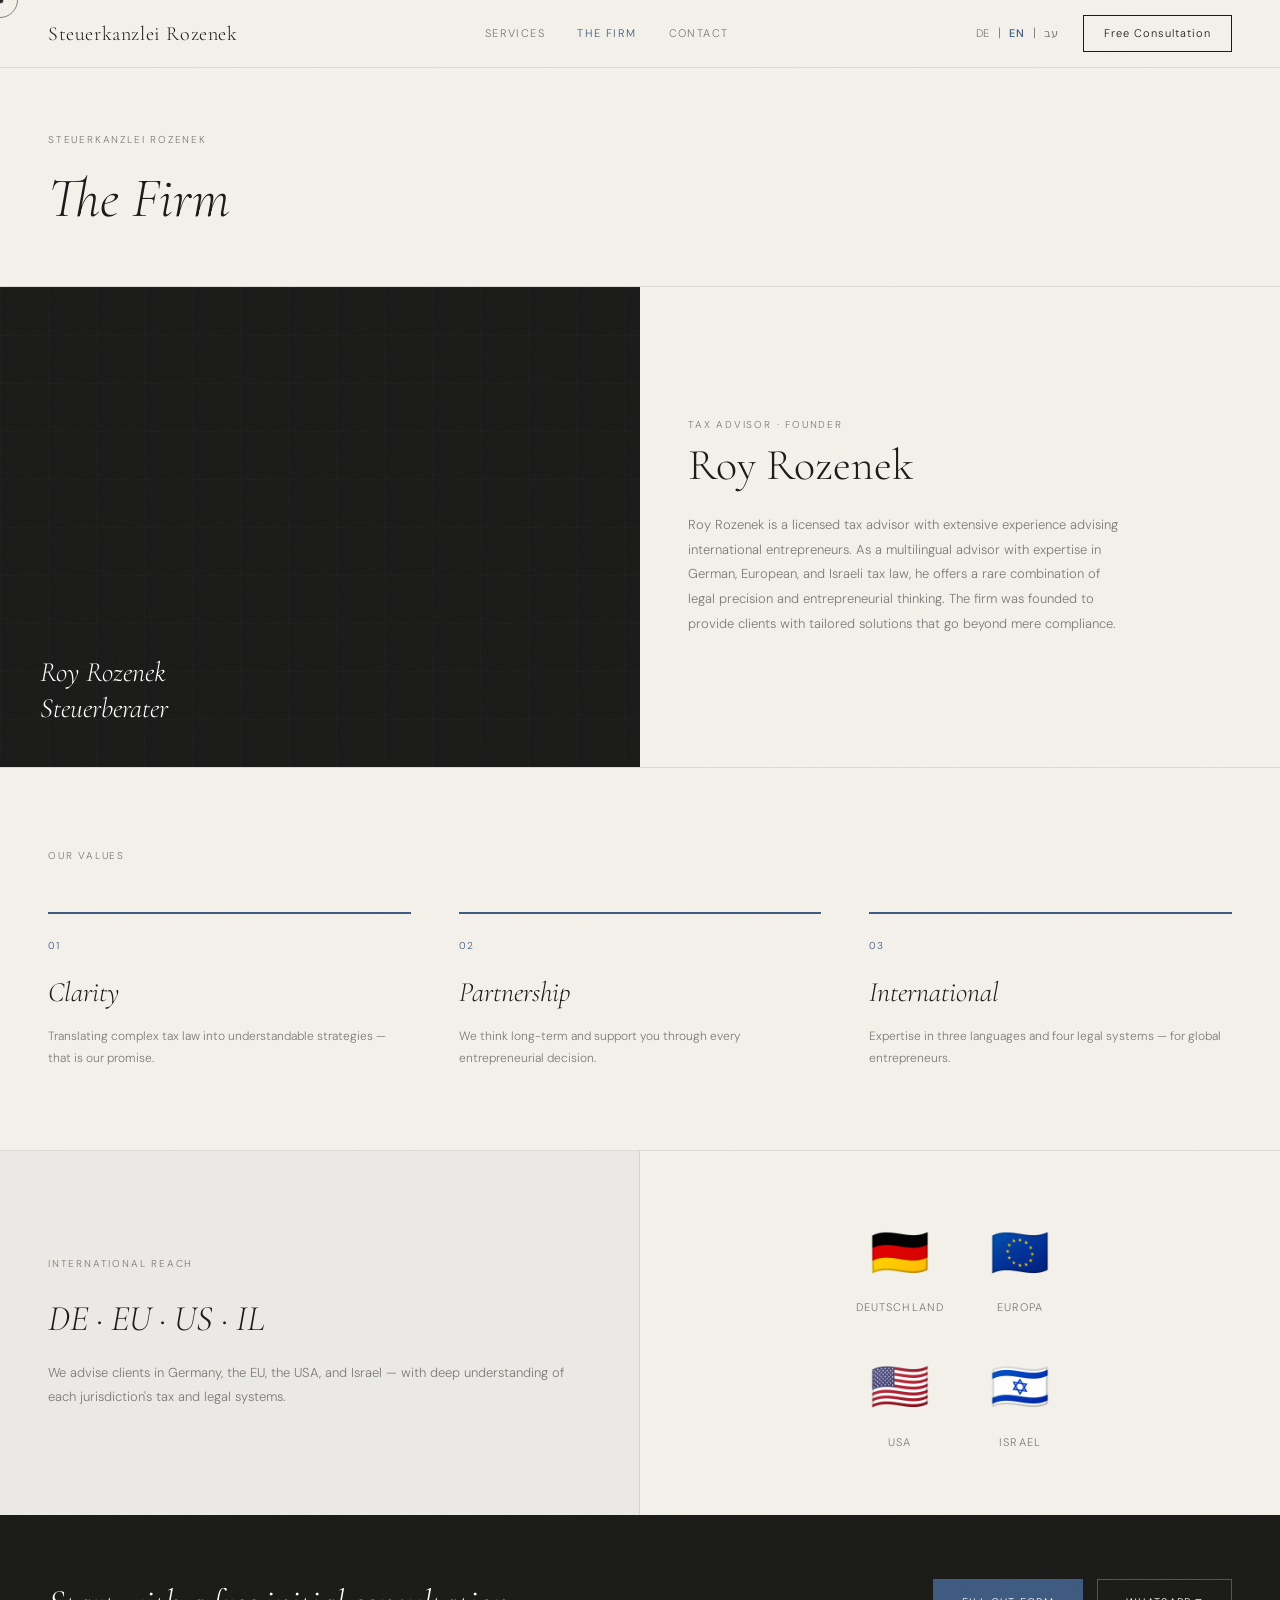
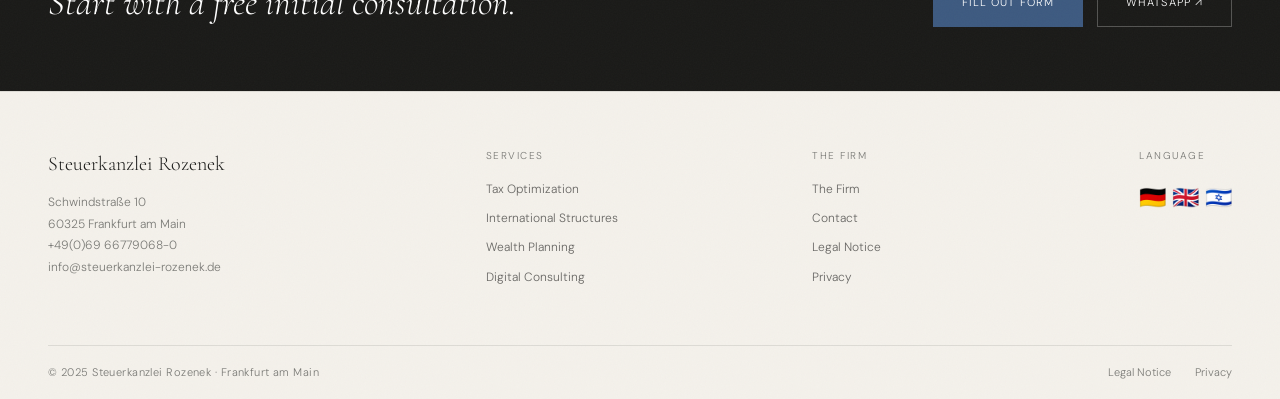
==== about.html @ b7f568f0 "feat: build all pages — services, about, contact, impressum, datenschutz Co-Authored-By: Claude Sonn" ====
<!DOCTYPE html>
<html lang="de" dir="ltr">
<head>
  <meta charset="UTF-8">
  <meta name="viewport" content="width=device-width, initial-scale=1.0">
  <title>Kanzlei — Steuerkanzlei Rozenek</title>
  <meta name="description" content="Roy Rozenek, Steuerberater. Internationale Steuerberatung in Frankfurt am Main.">
  <link rel="preconnect" href="https://fonts.googleapis.com">
  <link rel="preconnect" href="https://fonts.gstatic.com" crossorigin>
  <link href="https://fonts.googleapis.com/css2?family=Cormorant+Garamond:ital,wght@0,300;0,400;1,300;1,400&family=DM+Sans:wght@300;400;500&display=swap" rel="stylesheet">
  <link rel="stylesheet" href="style.css">
  <style>
    .roy-section { display: grid; grid-template-columns: 1fr 1fr; border-bottom: 1px solid var(--line); }
    .roy-photo {
      background: var(--bg-dark); min-height: 480px;
      display: flex; align-items: flex-end; padding: 40px;
      position: relative; overflow: hidden;
    }
    .roy-photo::before {
      content: ''; position: absolute; inset: 0;
      background-image: linear-gradient(rgba(61,90,128,.06) 1px, transparent 1px),
                        linear-gradient(90deg, rgba(61,90,128,.06) 1px, transparent 1px);
      background-size: 48px 48px;
    }
    .roy-photo-label { position: relative; font-family: var(--serif); font-size: 28px; font-weight: 300; font-style: italic; color: #fff; line-height: 1.3; }
    .roy-bio { padding: 64px 48px; display: flex; flex-direction: column; justify-content: center; }
    .roy-bio-label { font-size: 10px; letter-spacing: .18em; text-transform: uppercase; color: var(--muted); margin-bottom: 8px; }
    .roy-name { font-family: var(--serif); font-size: 44px; font-weight: 300; margin-bottom: 24px; line-height: 1.1; }
    .roy-bio-text { font-size: 13px; color: var(--muted); line-height: 1.9; max-width: 440px; }
    .values-section { padding: 80px 48px; border-bottom: 1px solid var(--line); }
    .values-label { font-size: 10px; letter-spacing: .18em; text-transform: uppercase; color: var(--muted); margin-bottom: 48px; }
    .values-grid { display: grid; grid-template-columns: repeat(3, 1fr); gap: 48px; }
    .value-item { border-top: 2px solid var(--accent); padding-top: 24px; }
    .value-num { font-size: 10px; color: var(--accent); letter-spacing: .1em; margin-bottom: 16px; }
    .value-title { font-family: var(--serif); font-size: 28px; font-weight: 300; font-style: italic; margin-bottom: 12px; }
    .value-desc { font-size: 12px; color: var(--muted); line-height: 1.8; }
    .reach-section { display: grid; grid-template-columns: 1fr 1fr; }
    .reach-left { padding: 64px 48px; background: rgba(61,90,128,.04); display: flex; flex-direction: column; justify-content: center; border-right: 1px solid var(--line); }
    .reach-label { font-size: 10px; letter-spacing: .18em; text-transform: uppercase; color: var(--muted); margin-bottom: 24px; }
    .reach-title { font-family: var(--serif); font-size: 36px; font-weight: 300; font-style: italic; line-height: 1.25; margin-bottom: 20px; }
    .reach-text { font-size: 13px; color: var(--muted); line-height: 1.85; }
    .reach-right { padding: 64px 48px; display: flex; align-items: center; justify-content: center; }
    .flags-grid { display: grid; grid-template-columns: 1fr 1fr; gap: 32px; }
    .flag-item { text-align: center; }
    .flag-item .flag { font-size: 48px; margin-bottom: 8px; }
    .flag-item .flag-label { font-size: 11px; letter-spacing: .1em; text-transform: uppercase; color: var(--muted); }
    @media (max-width: 860px) {
      .roy-section { grid-template-columns: 1fr; }
      .roy-photo { min-height: 280px; }
      .roy-bio { padding: 40px 24px; }
      .values-section { padding: 56px 24px; }
      .values-grid { grid-template-columns: 1fr; gap: 32px; }
      .reach-section { grid-template-columns: 1fr; }
      .reach-right { display: none; }
    }
  </style>
</head>
<body>
<div class="cur" id="cur-dot"></div>
<div class="cur" id="cur-ring"></div>
<nav>
  <a href="index.html" class="nav-logo">Steuerkanzlei Rozenek</a>
  <div class="nav-links">
    <a href="services.html" data-i18n="nav_services">Leistungen</a>
    <a href="about.html" class="active" data-i18n="nav_about">Kanzlei</a>
    <a href="contact.html"  data-i18n="nav_contact">Kontakt</a>
  </div>
  <div class="nav-right">
    <div class="lang-switcher">
      <button data-lang="de" class="active">DE</button>
      <span class="lang-sep">|</span>
      <button data-lang="en">EN</button>
      <span class="lang-sep">|</span>
      <button data-lang="he">עב</button>
    </div>
    <a href="contact.html" class="nav-cta" data-i18n="nav_cta">Erstberatung</a>
  </div>
  <button class="burger" id="burger" aria-label="Menu" aria-expanded="false">
    <span></span><span></span><span></span>
  </button>
</nav>
<div class="mobile-menu" id="mobile-menu">
  <a href="services.html" data-i18n="nav_services">Leistungen</a>
  <a href="about.html"    data-i18n="nav_about">Kanzlei</a>
  <a href="contact.html"  data-i18n="nav_contact">Kontakt</a>
  <a href="contact.html" class="nav-cta" style="margin-top:8px" data-i18n="nav_cta">Erstberatung</a>
  <div class="mobile-lang">
    <button data-lang="de" class="active">DE</button>
    <button data-lang="en">EN</button>
    <button data-lang="he">עב</button>
  </div>
</div>
<div class="page-hero">
  <p class="page-hero-label reveal">Steuerkanzlei Rozenek</p>
  <h1 class="page-hero-title reveal" data-i18n="page_about_title">Die Kanzlei</h1>
</div>
<section class="roy-section">
  <div class="roy-photo reveal">
    <div class="roy-photo-label">Roy Rozenek<br>Steuerberater</div>
  </div>
  <div class="roy-bio reveal">
    <p class="roy-bio-label" data-i18n="about_roy_label">Steuerberater · Gründer</p>
    <h2 class="roy-name">Roy Rozenek</h2>
    <p class="roy-bio-text" data-i18n="about_roy_bio">Roy Rozenek ist zugelassener Steuerberater mit langjähriger Erfahrung in der Beratung internationaler Unternehmer.</p>
  </div>
</section>
<section class="values-section">
  <p class="values-label reveal" data-i18n="values_label">Unsere Werte</p>
  <div class="values-grid">
    <div class="value-item reveal">
      <div class="value-num">01</div>
      <h3 class="value-title" data-i18n="val1_title">Klarheit</h3>
      <p class="value-desc" data-i18n="val1_desc">Komplexes Steuerrecht in verständliche Strategien übersetzen.</p>
    </div>
    <div class="value-item reveal">
      <div class="value-num">02</div>
      <h3 class="value-title" data-i18n="val2_title">Partnerschaft</h3>
      <p class="value-desc" data-i18n="val2_desc">Wir denken langfristig und begleiten Sie bei jeder Entscheidung.</p>
    </div>
    <div class="value-item reveal">
      <div class="value-num">03</div>
      <h3 class="value-title" data-i18n="val3_title">International</h3>
      <p class="value-desc" data-i18n="val3_desc">Kompetenz in drei Sprachen und vier Rechtssystemen.</p>
    </div>
  </div>
</section>
<section class="reach-section">
  <div class="reach-left">
    <p class="reach-label reveal" data-i18n="reach_label">Internationale Präsenz</p>
    <h2 class="reach-title reveal">DE · EU · US · IL</h2>
    <p class="reach-text reveal" data-i18n="reach_text">Wir beraten Mandanten in Deutschland, der EU, den USA und Israel.</p>
  </div>
  <div class="reach-right reveal">
    <div class="flags-grid">
      <div class="flag-item"><div class="flag">🇩🇪</div><div class="flag-label">Deutschland</div></div>
      <div class="flag-item"><div class="flag">🇪🇺</div><div class="flag-label">Europa</div></div>
      <div class="flag-item"><div class="flag">🇺🇸</div><div class="flag-label">USA</div></div>
      <div class="flag-item"><div class="flag">🇮🇱</div><div class="flag-label">Israel</div></div>
    </div>
  </div>
</section>
<section class="cta-band">
  <p class="cta-band-text reveal" data-i18n="cta_text">Starten Sie mit einer kostenlosen Erstberatung.</p>
  <div class="cta-band-buttons reveal">
    <a href="contact.html" class="btn-primary" data-i18n="cta_btn_form">Formular ausfüllen</a>
    <a href="contact.html" class="btn-wa" data-i18n="cta_btn_wa">WhatsApp ↗</a>
  </div>
</section>
<footer>
  <div class="footer-grid">
    <div class="footer-brand">
      <div class="logo">Steuerkanzlei Rozenek</div>
      <p>Schwindstraße 10<br>60325 Frankfurt am Main<br>+49(0)69 66779068-0<br>info@steuerkanzlei-rozenek.de</p>
    </div>
    <div class="footer-col">
      <div class="footer-col-title" data-i18n="footer_col_services">Leistungen</div>
      <a href="services.html" data-i18n="s1_name">Steueroptimierung</a>
      <a href="services.html" data-i18n="s2_name">Internationale Strukturen</a>
      <a href="services.html" data-i18n="s3_name">Vermögensplanung</a>
      <a href="services.html" data-i18n="s4_name">Digital Consulting</a>
    </div>
    <div class="footer-col">
      <div class="footer-col-title" data-i18n="footer_col_firm">Kanzlei</div>
      <a href="about.html"   data-i18n="nav_about">Kanzlei</a>
      <a href="contact.html" data-i18n="nav_contact">Kontakt</a>
      <a href="impressum.html"   data-i18n="footer_impressum">Impressum</a>
      <a href="datenschutz.html" data-i18n="footer_privacy">Datenschutz</a>
    </div>
    <div>
      <div class="footer-col-title" data-i18n="footer_col_lang">Sprache</div>
      <div class="footer-flags">🇩🇪 🇬🇧 🇮🇱</div>
    </div>
  </div>
  <div class="footer-bottom">
    <span class="footer-bottom-left" data-i18n="footer_copy">© 2025 Steuerkanzlei Rozenek · Frankfurt am Main</span>
    <div class="footer-bottom-right">
      <a href="impressum.html"   data-i18n="footer_impressum">Impressum</a>
      <a href="datenschutz.html" data-i18n="footer_privacy">Datenschutz</a>
    </div>
  </div>
</footer>
<script src="translations.js"></script>
<script src="i18n.js"></script>
<script src="main.js"></script>
</body>
</html>
---- style.css ----
/* ============================================================
   Steuerkanzlei Rozenek — style.css
============================================================ */

/* ── Reset ── */
*, *::before, *::after { box-sizing: border-box; margin: 0; padding: 0; }
html { scroll-behavior: smooth; }
img  { display: block; max-width: 100%; }
a    { color: inherit; text-decoration: none; }
button { border: none; background: none; cursor: pointer; font: inherit; }

/* ── Tokens ── */
:root {
  --bg:      #F4F1EB;
  --bg-dark: #1A1A18;
  --text:    #1A1A18;
  --muted:   #7A7A76;
  --accent:  #3D5A80;
  --line:    rgba(26,26,24,.10);
  --serif:   'Cormorant Garamond', Georgia, serif;
  --sans:    'DM Sans', system-ui, sans-serif;
  --nav-h:   68px;
}

/* ── Base ── */
body {
  background: var(--bg);
  color: var(--text);
  font-family: var(--sans);
  font-weight: 300;
  line-height: 1.6;
  overflow-x: hidden;
  animation: pgIn .28s ease-out both;
}
@keyframes pgIn {
  from { opacity: 0; transform: translateY(4px); }
  to   { opacity: 1; transform: none; }
}

/* Grain overlay */
body::after {
  content: '';
  position: fixed; inset: 0;
  pointer-events: none; z-index: 9990; opacity: .03;
  background-image: url("data:image/svg+xml,%3Csvg xmlns='http://www.w3.org/2000/svg' width='300' height='300'%3E%3Cfilter id='n'%3E%3CfeTurbulence type='fractalNoise' baseFrequency='.75' numOctaves='4' stitchTiles='stitch'/%3E%3C/filter%3E%3Crect width='300' height='300' filter='url(%23n)'/%3E%3C/svg%3E");
}

/* ── Custom Cursor ── */
@media (pointer: fine) {
  *, *::before, *::after { cursor: none !important; }
}
.cur {
  position: fixed; top: 0; left: 0;
  border-radius: 50%; pointer-events: none;
  z-index: 9999; will-change: transform;
  mix-blend-mode: difference;
}
#cur-dot  { width: 7px;  height: 7px;  background: #fff; opacity: .9; transition: width .22s, height .22s, opacity .22s; }
#cur-ring { width: 36px; height: 36px; border: 1px solid #fff; opacity: .5; transition: width .3s, height .3s, opacity .3s; }
body.hovering #cur-dot  { width: 11px; height: 11px; opacity: 1; }
body.hovering #cur-ring { width: 48px; height: 48px; opacity: .7; }

/* ── Scroll Reveals ── */
.reveal {
  opacity: 0;
  transform: translateY(16px);
  transition: opacity .5s ease, transform .5s ease;
}
.reveal.visible { opacity: 1; transform: none; }

/* ── Accessibility ── */
:focus-visible {
  outline: 2px solid var(--accent);
  outline-offset: 3px;
}

/* ── Nav ── */
nav {
  display: flex; align-items: center; justify-content: space-between;
  padding: 0 48px; height: var(--nav-h);
  border-bottom: 1px solid var(--line);
  background: var(--bg);
  position: sticky; top: 0; z-index: 100;
  transition: box-shadow .25s;
}
nav.scrolled { box-shadow: 0 2px 20px rgba(26,26,24,.07); }

.nav-logo {
  font-family: var(--serif); font-size: 20px; font-weight: 300;
  letter-spacing: .03em; color: var(--text); white-space: nowrap;
}

.nav-links { display: flex; gap: 32px; }
.nav-links a {
  font-size: 11px; letter-spacing: .13em; text-transform: uppercase;
  color: var(--muted); transition: color .2s;
}
.nav-links a:hover, .nav-links a.active { color: var(--accent); }

.nav-right { display: flex; align-items: center; gap: 24px; }

.lang-switcher { display: flex; align-items: center; gap: 8px; }
.lang-switcher button {
  font-size: 11px; letter-spacing: .08em; color: var(--muted);
  transition: color .2s; background: none; border: none;
  padding: 2px 0; cursor: pointer;
}
.lang-switcher button.active { color: var(--accent); font-weight: 500; }
.lang-sep { color: var(--muted); font-size: 13px; }

.nav-cta {
  border: 1px solid var(--text); padding: 9px 20px;
  font-size: 11px; letter-spacing: .09em; color: var(--text);
  transition: background .2s, color .2s; white-space: nowrap;
}
.nav-cta:hover { background: var(--accent); border-color: var(--accent); color: #fff; }

/* Burger */
.burger { display: none; flex-direction: column; gap: 5px; padding: 4px; }
.burger span { display: block; width: 22px; height: 1px; background: var(--text); transition: transform .25s, opacity .25s; }

/* Mobile menu */
.mobile-menu {
  display: none; position: fixed; inset: var(--nav-h) 0 0 0;
  background: var(--bg); z-index: 99; flex-direction: column;
  align-items: center; justify-content: center; gap: 32px;
  border-top: 1px solid var(--line);
}
.mobile-menu.open { display: flex; }
.mobile-menu a { font-size: 28px; font-family: var(--serif); font-weight: 300; font-style: italic; color: var(--text); }
.mobile-menu .mobile-lang { display: flex; gap: 20px; margin-top: 16px; }
.mobile-menu .mobile-lang button { font-size: 15px; color: var(--muted); background: none; border: none; cursor: pointer; }
.mobile-menu .mobile-lang button.active { color: var(--accent); font-weight: 500; }

/* ── Page Hero (inner pages) ── */
.page-hero {
  padding: 64px 48px 56px;
  border-bottom: 1px solid var(--line);
}
.page-hero-label {
  font-size: 10px; letter-spacing: .18em; text-transform: uppercase;
  color: var(--muted); margin-bottom: 20px;
}
.page-hero-title {
  font-family: var(--serif); font-size: 56px; font-weight: 300;
  font-style: italic; line-height: 1.1; color: var(--text);
}

/* ── CTA Band ── */
.cta-band {
  background: var(--bg-dark); padding: 64px 48px;
  display: flex; align-items: center; justify-content: space-between; gap: 40px;
}
.cta-band-text {
  font-family: var(--serif); font-size: 36px; font-weight: 300;
  font-style: italic; color: #fff; line-height: 1.3; max-width: 480px;
}
.cta-band-buttons { display: flex; gap: 14px; flex-shrink: 0; }
.btn-primary {
  background: var(--accent); color: #fff;
  padding: 14px 28px; font-size: 11px; letter-spacing: .1em;
  text-transform: uppercase; border: 1px solid var(--accent);
  transition: background .2s, transform .1s; cursor: pointer;
}
.btn-primary:hover { background: #2e4460; }
.btn-primary:active { transform: scale(.98); }
.btn-wa {
  background: transparent; color: #fff;
  border: 1px solid rgba(255,255,255,.25); padding: 14px 28px;
  font-size: 11px; letter-spacing: .1em; text-transform: uppercase;
  transition: border-color .2s; cursor: pointer;
}
.btn-wa:hover { border-color: rgba(255,255,255,.6); }

/* ── Footer ── */
footer {
  background: var(--bg); border-top: 1px solid var(--line);
  padding: 56px 48px 0;
}
.footer-grid {
  display: grid; grid-template-columns: 1.4fr 1fr 1fr auto;
  gap: 48px; padding-bottom: 48px;
}
.footer-brand .logo {
  font-family: var(--serif); font-size: 20px; font-weight: 300;
  margin-bottom: 6px;
}
.footer-brand p { font-size: 12px; color: var(--muted); line-height: 1.8; margin-top: 12px; }
.footer-col-title {
  font-size: 10px; letter-spacing: .15em; text-transform: uppercase;
  color: var(--muted); margin-bottom: 16px;
}
.footer-col a { display: block; font-size: 12px; color: rgba(26,26,24,.65); margin-bottom: 10px; transition: color .2s; }
.footer-col a:hover { color: var(--accent); }
.footer-flags { display: flex; gap: 12px; font-size: 22px; }
.footer-bottom {
  border-top: 1px solid var(--line); padding: 18px 0;
  display: flex; justify-content: space-between; align-items: center;
}
.footer-bottom-left { font-size: 11px; color: var(--muted); letter-spacing: .04em; }
.footer-bottom-right { display: flex; gap: 24px; }
.footer-bottom-right a { font-size: 11px; color: var(--muted); transition: color .2s; }
.footer-bottom-right a:hover { color: var(--text); }

/* ── RTL Overrides ── */
[dir="rtl"] .nav-links        { flex-direction: row-reverse; }
[dir="rtl"] .nav-right        { flex-direction: row-reverse; }
[dir="rtl"] .hero-left        { border-right: none; border-left: 1px solid var(--line); }
[dir="rtl"] .quote-block      { border-left: none; border-right: 2px solid var(--accent); padding-left: 0; padding-right: 24px; }
[dir="rtl"] .services-grid    { direction: rtl; }
[dir="rtl"] .footer-grid      { direction: rtl; }
[dir="rtl"] .page-hero        { text-align: right; }
[dir="rtl"] .about-left       { text-align: right; }
[dir="rtl"] .cta-band         { flex-direction: row-reverse; }
[dir="rtl"] .footer-bottom    { flex-direction: row-reverse; }

[dir="rtl"] .nav-links a,
[dir="rtl"] .nav-cta,
[dir="rtl"] .lang-switcher button,
[dir="rtl"] .page-hero-label,
[dir="rtl"] .footer-col-title,
[dir="rtl"] .hero-label,
[dir="rtl"] .about-label,
[dir="rtl"] .services-label,
[dir="rtl"] .footer-bottom-left { letter-spacing: 0; }

[dir="rtl"] .cta-band-text,
[dir="rtl"] .mobile-menu a,
[dir="rtl"] .page-hero-title,
[dir="rtl"] .quote-text { font-style: normal; }

/* ── Responsive ── */
@media (max-width: 1024px) {
  nav { padding: 0 32px; }
  .page-hero { padding: 48px 32px 40px; }
  .cta-band  { padding: 48px 32px; }
  footer     { padding: 48px 32px 0; }
}

@media (max-width: 860px) {
  .nav-links  { display: none; }
  .nav-cta    { display: none; }
  .lang-switcher { display: none; }
  .burger     { display: flex; }

  .hero       { grid-template-columns: 1fr !important; }
  .hero-right { display: none; }

  .services-grid { grid-template-columns: 1fr 1fr !important; }
  .about-strip   { grid-template-columns: 1fr !important; }
  .about-right   { display: none; }

  .footer-grid { grid-template-columns: 1fr 1fr; gap: 32px; }
  .cta-band    { flex-direction: column; align-items: flex-start; }
}

@media (max-width: 480px) {
  nav { padding: 0 20px; }
  .page-hero { padding: 40px 20px 32px; }
  .page-hero-title { font-size: 36px; }
  .cta-band  { padding: 40px 20px; }
  .cta-band-text { font-size: 26px; }
  .cta-band-buttons { flex-direction: column; width: 100%; }
  .btn-primary, .btn-wa { text-align: center; }
  .services-grid { grid-template-columns: 1fr !important; }
  footer     { padding: 40px 20px 0; }
  .footer-grid { grid-template-columns: 1fr; }
}
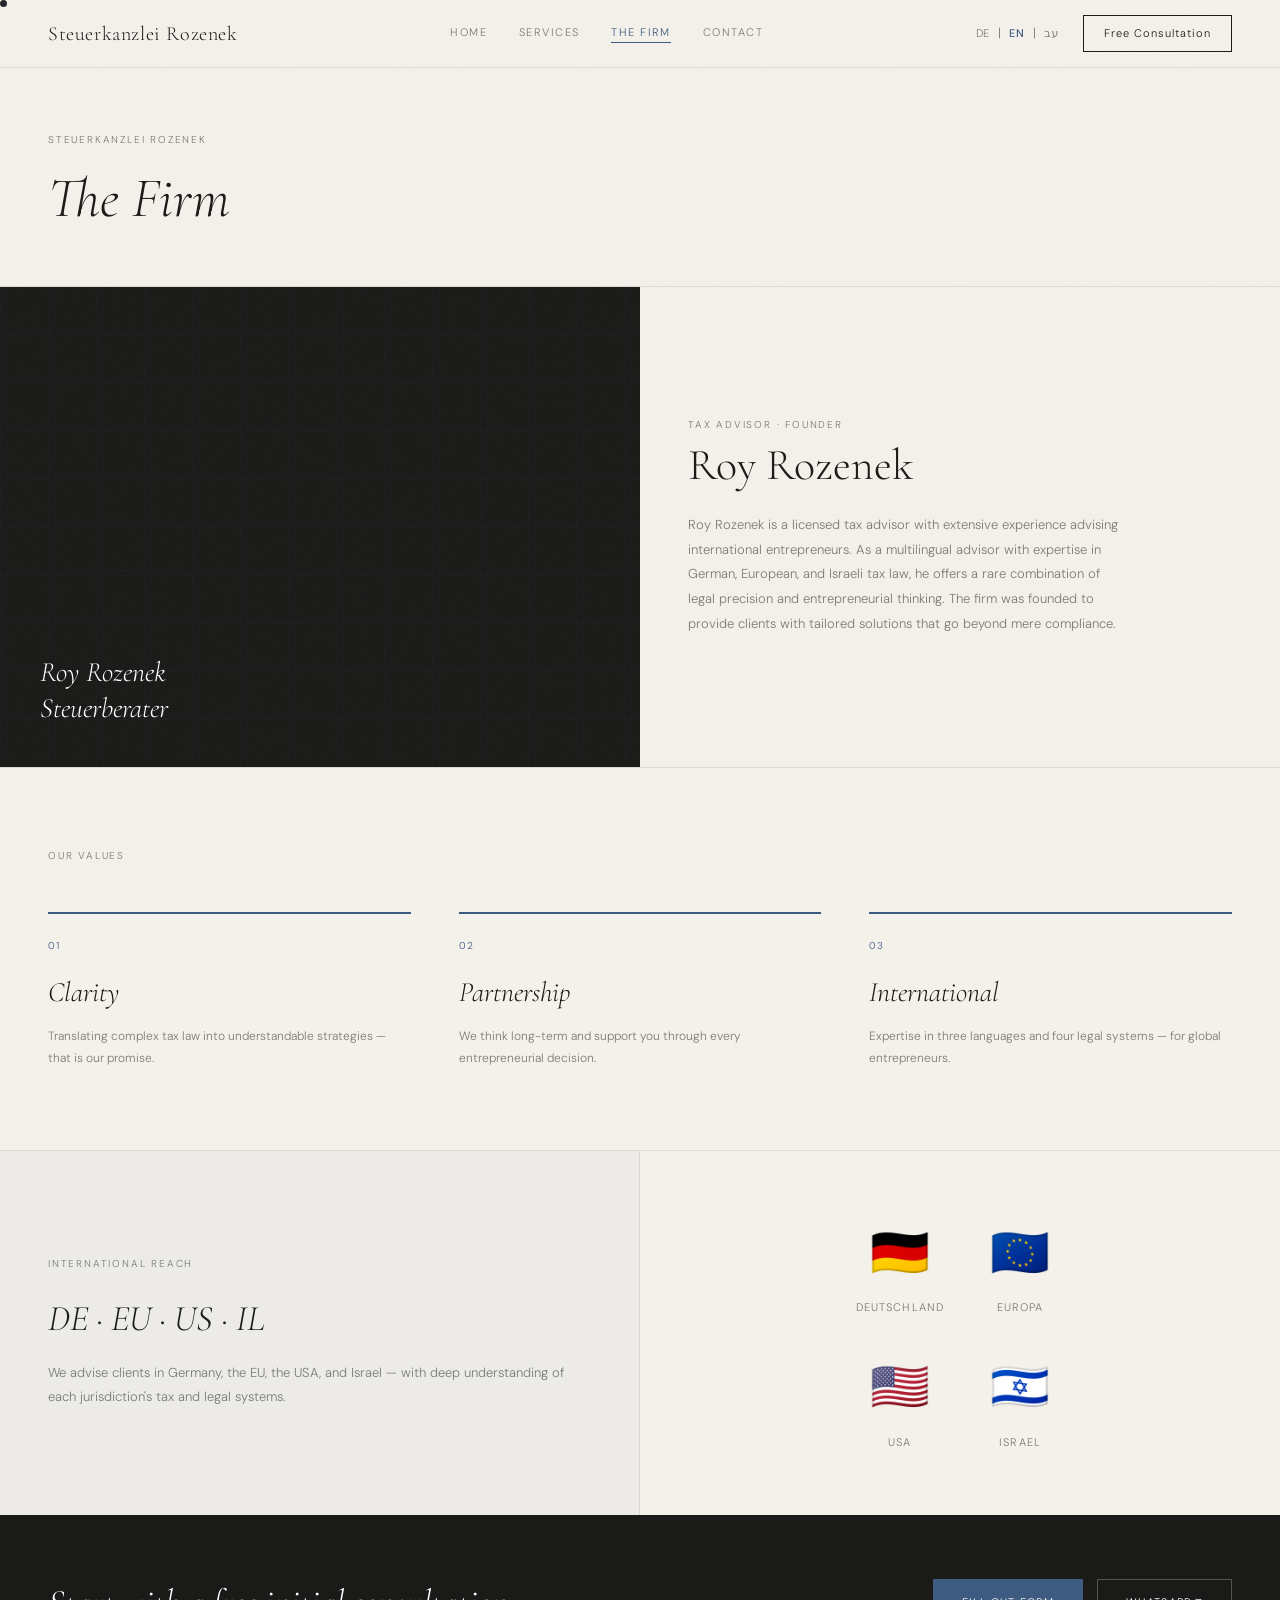
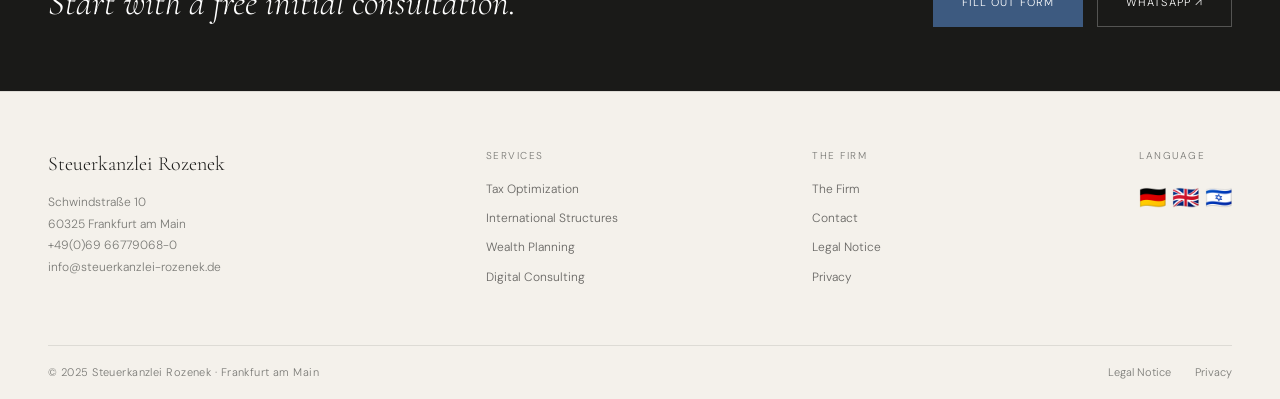
==== commit 4dfc047f: "feat: add Home nav link to all pages (nav_home key in DE/EN/HE)" ====
--- a/about.html
+++ b/about.html
@@ -61,6 +61,7 @@
 <nav>
   <a href="index.html" class="nav-logo">Steuerkanzlei Rozenek</a>
   <div class="nav-links">
+    <a href="index.html" data-i18n="nav_home">Startseite</a>
     <a href="services.html" data-i18n="nav_services">Leistungen</a>
     <a href="about.html" class="active" data-i18n="nav_about">Kanzlei</a>
     <a href="contact.html"  data-i18n="nav_contact">Kontakt</a>
@@ -80,6 +81,7 @@
   </button>
 </nav>
 <div class="mobile-menu" id="mobile-menu">
+  <a href="index.html" data-i18n="nav_home">Startseite</a>
   <a href="services.html" data-i18n="nav_services">Leistungen</a>
   <a href="about.html"    data-i18n="nav_about">Kanzlei</a>
   <a href="contact.html"  data-i18n="nav_contact">Kontakt</a>
--- a/style.css
+++ b/style.css
@@ -46,9 +46,8 @@
 }
 
 /* ── Custom Cursor ── */
-@media (pointer: fine) {
-  *, *::before, *::after { cursor: none !important; }
-}
+@media (pointer: fine)  { *, *::before, *::after { cursor: none !important; } }
+@media (pointer: coarse){ .cur { display: none !important; } }
 .cur {
   position: fixed; top: 0; left: 0;
   border-radius: 50%; pointer-events: none;
@@ -63,10 +62,13 @@
 /* ── Scroll Reveals ── */
 .reveal {
   opacity: 0;
-  transform: translateY(16px);
-  transition: opacity .5s ease, transform .5s ease;
+  transform: translateY(28px);
+  transition: opacity .75s ease, transform .75s ease;
 }
 .reveal.visible { opacity: 1; transform: none; }
+.reveal:nth-child(2) { transition-delay: .08s; }
+.reveal:nth-child(3) { transition-delay: .16s; }
+.reveal:nth-child(4) { transition-delay: .24s; }
 
 /* ── Accessibility ── */
 :focus-visible {
@@ -81,9 +83,9 @@
   border-bottom: 1px solid var(--line);
   background: var(--bg);
   position: sticky; top: 0; z-index: 100;
-  transition: box-shadow .25s;
-}
-nav.scrolled { box-shadow: 0 2px 20px rgba(26,26,24,.07); }
+  transition: box-shadow .25s, border-bottom-color .25s;
+}
+nav.scrolled { box-shadow: 0 2px 20px rgba(26,26,24,.07); border-bottom-color: rgba(26,26,24,.18); }
 
 .nav-logo {
   font-family: var(--serif); font-size: 20px; font-weight: 300;
@@ -92,10 +94,22 @@
 
 .nav-links { display: flex; gap: 32px; }
 .nav-links a {
+  position: relative;
   font-size: 11px; letter-spacing: .13em; text-transform: uppercase;
   color: var(--muted); transition: color .2s;
 }
-.nav-links a:hover, .nav-links a.active { color: var(--accent); }
+.nav-links a::before {
+  content: '';
+  position: absolute;
+  inset: -5px -10px;
+  background: rgba(26,26,24,.05);
+  border-radius: 3px;
+  opacity: 0;
+  transition: opacity .2s;
+}
+.nav-links a:hover { color: var(--accent); }
+.nav-links a:hover::before { opacity: 1; }
+.nav-links a.active { color: var(--accent); border-bottom: 1px solid var(--accent); padding-bottom: 1px; }
 
 .nav-right { display: flex; align-items: center; gap: 24px; }
 
@@ -121,12 +135,16 @@
 
 /* Mobile menu */
 .mobile-menu {
-  display: none; position: fixed; inset: var(--nav-h) 0 0 0;
-  background: var(--bg); z-index: 99; flex-direction: column;
+  position: fixed; inset: var(--nav-h) 0 0 0;
+  background: var(--bg); z-index: 99;
+  display: flex; flex-direction: column;
   align-items: center; justify-content: center; gap: 32px;
   border-top: 1px solid var(--line);
-}
-.mobile-menu.open { display: flex; }
+  transform: translateX(100%);
+  visibility: hidden;
+  transition: transform .45s cubic-bezier(.77,0,.175,1), visibility .45s;
+}
+.mobile-menu.open { transform: translateX(0); visibility: visible; }
 .mobile-menu a { font-size: 28px; font-family: var(--serif); font-weight: 300; font-style: italic; color: var(--text); }
 .mobile-menu .mobile-lang { display: flex; gap: 20px; margin-top: 16px; }
 .mobile-menu .mobile-lang button { font-size: 15px; color: var(--muted); background: none; border: none; cursor: pointer; }
@@ -160,17 +178,17 @@
   background: var(--accent); color: #fff;
   padding: 14px 28px; font-size: 11px; letter-spacing: .1em;
   text-transform: uppercase; border: 1px solid var(--accent);
-  transition: background .2s, transform .1s; cursor: pointer;
-}
-.btn-primary:hover { background: #2e4460; }
-.btn-primary:active { transform: scale(.98); }
+  transition: background .2s, transform .2s, box-shadow .2s; cursor: pointer;
+}
+.btn-primary:hover { background: #2e4460; transform: translateY(-2px); box-shadow: 0 10px 28px rgba(61,90,128,.28); }
+.btn-primary:active { transform: scale(.98); box-shadow: none; }
 .btn-wa {
   background: transparent; color: #fff;
   border: 1px solid rgba(255,255,255,.25); padding: 14px 28px;
   font-size: 11px; letter-spacing: .1em; text-transform: uppercase;
-  transition: border-color .2s; cursor: pointer;
-}
-.btn-wa:hover { border-color: rgba(255,255,255,.6); }
+  transition: border-color .2s, transform .2s; cursor: pointer;
+}
+.btn-wa:hover { border-color: rgba(255,255,255,.6); transform: translateY(-2px); }
 
 /* ── Footer ── */
 footer {
@@ -190,8 +208,8 @@
   font-size: 10px; letter-spacing: .15em; text-transform: uppercase;
   color: var(--muted); margin-bottom: 16px;
 }
-.footer-col a { display: block; font-size: 12px; color: rgba(26,26,24,.65); margin-bottom: 10px; transition: color .2s; }
-.footer-col a:hover { color: var(--accent); }
+.footer-col a { display: block; font-size: 12px; color: rgba(26,26,24,.65); margin-bottom: 10px; transition: color .2s, transform .2s; }
+.footer-col a:hover { color: var(--accent); transform: translateX(4px); }
 .footer-flags { display: flex; gap: 12px; font-size: 22px; }
 .footer-bottom {
   border-top: 1px solid var(--line); padding: 18px 0;
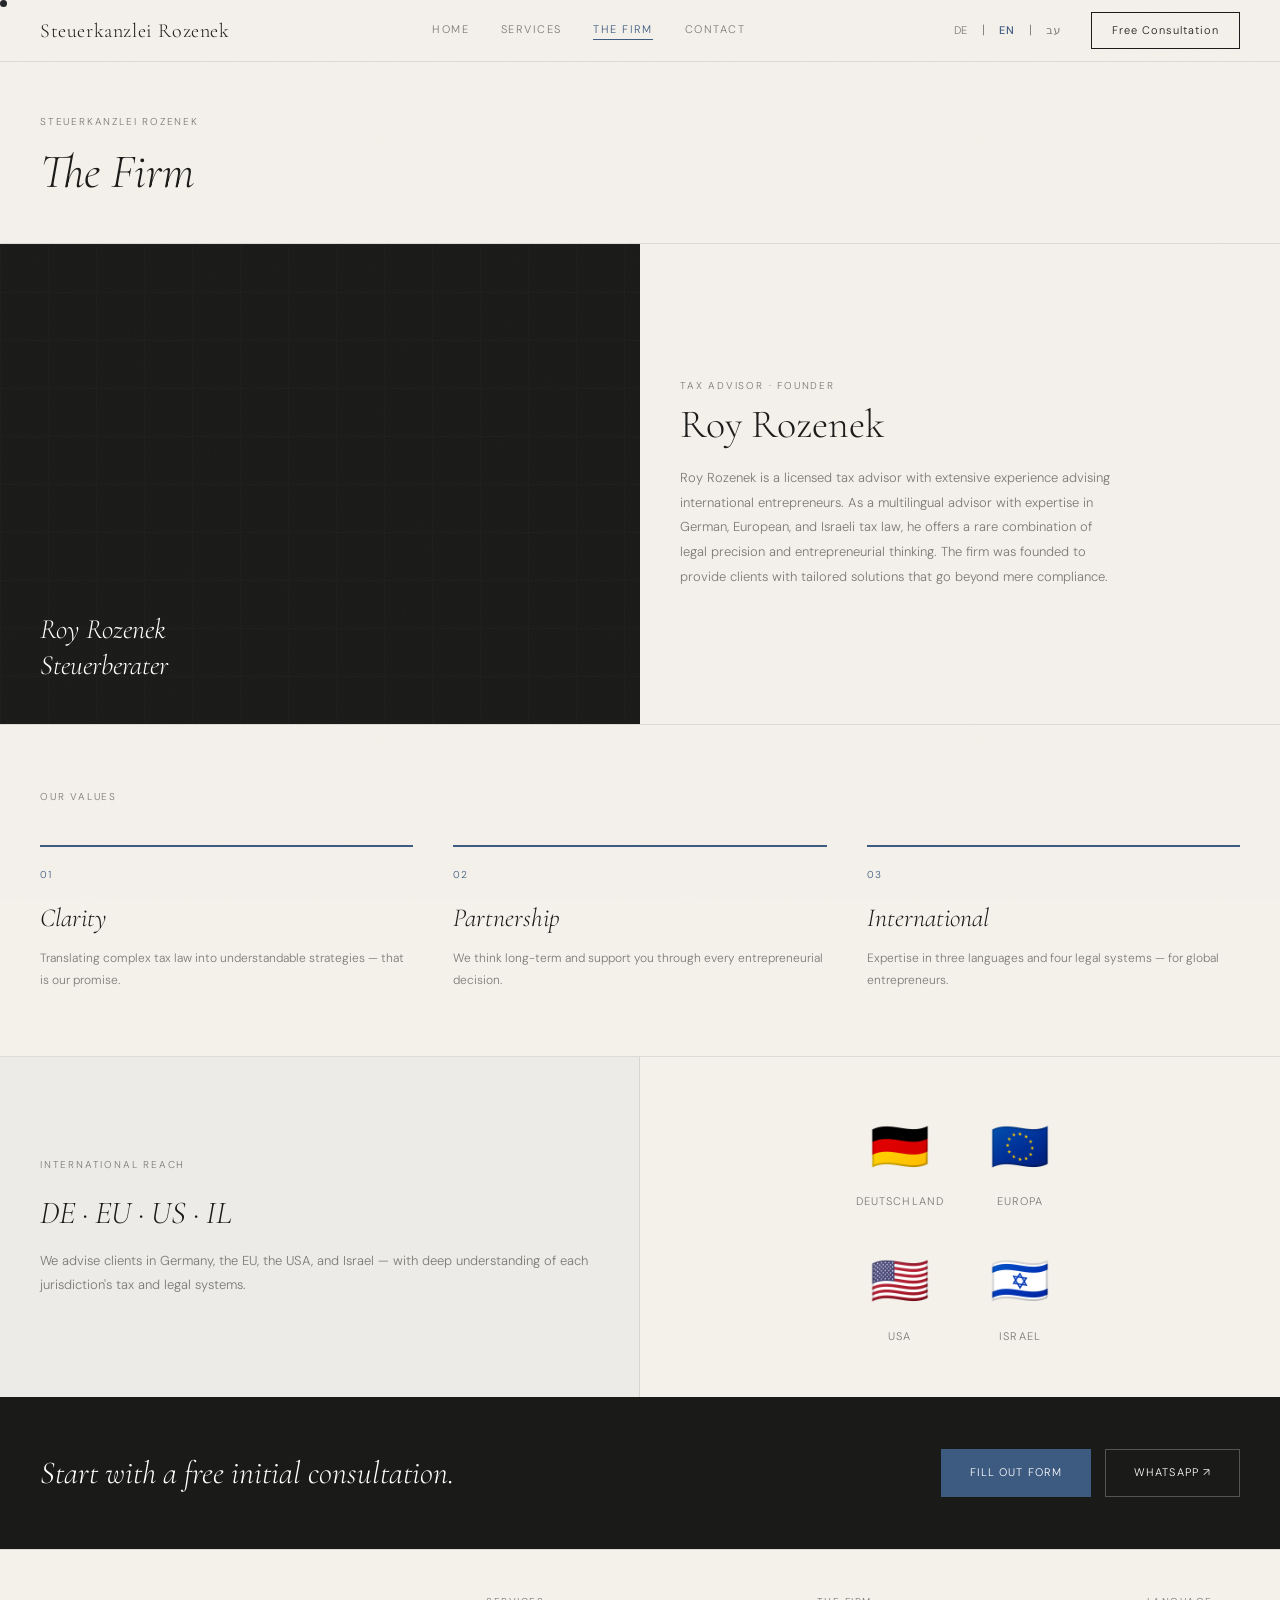
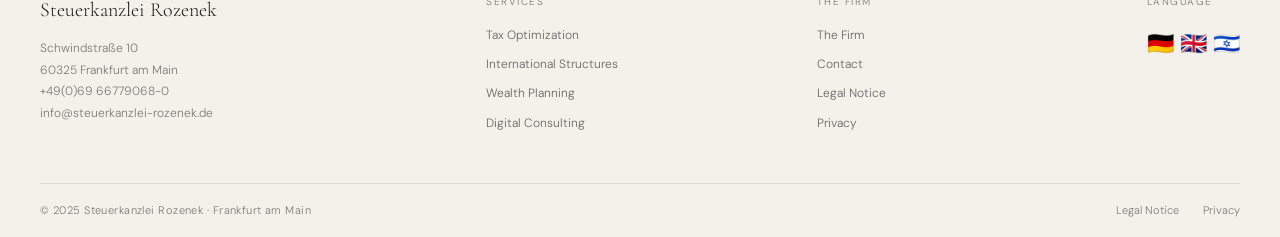
==== commit e025d918: "refine: reduce padding/margins ~15-20% site-wide for tighter, more balanced layout" ====
--- a/about.html
+++ b/about.html
@@ -23,23 +23,23 @@
       background-size: 48px 48px;
     }
     .roy-photo-label { position: relative; font-family: var(--serif); font-size: 28px; font-weight: 300; font-style: italic; color: #fff; line-height: 1.3; }
-    .roy-bio { padding: 64px 48px; display: flex; flex-direction: column; justify-content: center; }
+    .roy-bio { padding: 52px 40px; display: flex; flex-direction: column; justify-content: center; }
     .roy-bio-label { font-size: 10px; letter-spacing: .18em; text-transform: uppercase; color: var(--muted); margin-bottom: 8px; }
-    .roy-name { font-family: var(--serif); font-size: 44px; font-weight: 300; margin-bottom: 24px; line-height: 1.1; }
+    .roy-name { font-family: var(--serif); font-size: 40px; font-weight: 300; margin-bottom: 20px; line-height: 1.1; }
     .roy-bio-text { font-size: 13px; color: var(--muted); line-height: 1.9; max-width: 440px; }
-    .values-section { padding: 80px 48px; border-bottom: 1px solid var(--line); }
-    .values-label { font-size: 10px; letter-spacing: .18em; text-transform: uppercase; color: var(--muted); margin-bottom: 48px; }
-    .values-grid { display: grid; grid-template-columns: repeat(3, 1fr); gap: 48px; }
-    .value-item { border-top: 2px solid var(--accent); padding-top: 24px; }
-    .value-num { font-size: 10px; color: var(--accent); letter-spacing: .1em; margin-bottom: 16px; }
-    .value-title { font-family: var(--serif); font-size: 28px; font-weight: 300; font-style: italic; margin-bottom: 12px; }
+    .values-section { padding: 64px 40px; border-bottom: 1px solid var(--line); }
+    .values-label { font-size: 10px; letter-spacing: .18em; text-transform: uppercase; color: var(--muted); margin-bottom: 40px; }
+    .values-grid { display: grid; grid-template-columns: repeat(3, 1fr); gap: 40px; }
+    .value-item { border-top: 2px solid var(--accent); padding-top: 20px; }
+    .value-num { font-size: 10px; color: var(--accent); letter-spacing: .1em; margin-bottom: 14px; }
+    .value-title { font-family: var(--serif); font-size: 26px; font-weight: 300; font-style: italic; margin-bottom: 10px; }
     .value-desc { font-size: 12px; color: var(--muted); line-height: 1.8; }
     .reach-section { display: grid; grid-template-columns: 1fr 1fr; }
-    .reach-left { padding: 64px 48px; background: rgba(61,90,128,.04); display: flex; flex-direction: column; justify-content: center; border-right: 1px solid var(--line); }
-    .reach-label { font-size: 10px; letter-spacing: .18em; text-transform: uppercase; color: var(--muted); margin-bottom: 24px; }
-    .reach-title { font-family: var(--serif); font-size: 36px; font-weight: 300; font-style: italic; line-height: 1.25; margin-bottom: 20px; }
+    .reach-left { padding: 52px 40px; background: rgba(61,90,128,.04); display: flex; flex-direction: column; justify-content: center; border-right: 1px solid var(--line); }
+    .reach-label { font-size: 10px; letter-spacing: .18em; text-transform: uppercase; color: var(--muted); margin-bottom: 20px; }
+    .reach-title { font-family: var(--serif); font-size: 32px; font-weight: 300; font-style: italic; line-height: 1.25; margin-bottom: 16px; }
     .reach-text { font-size: 13px; color: var(--muted); line-height: 1.85; }
-    .reach-right { padding: 64px 48px; display: flex; align-items: center; justify-content: center; }
+    .reach-right { padding: 52px 40px; display: flex; align-items: center; justify-content: center; }
     .flags-grid { display: grid; grid-template-columns: 1fr 1fr; gap: 32px; }
     .flag-item { text-align: center; }
     .flag-item .flag { font-size: 48px; margin-bottom: 8px; }
@@ -47,9 +47,9 @@
     @media (max-width: 860px) {
       .roy-section { grid-template-columns: 1fr; }
       .roy-photo { min-height: 280px; }
-      .roy-bio { padding: 40px 24px; }
-      .values-section { padding: 56px 24px; }
-      .values-grid { grid-template-columns: 1fr; gap: 32px; }
+      .roy-bio { padding: 32px 20px; }
+      .values-section { padding: 44px 20px; }
+      .values-grid { grid-template-columns: 1fr; gap: 28px; }
       .reach-section { grid-template-columns: 1fr; }
       .reach-right { display: none; }
     }
--- a/style.css
+++ b/style.css
@@ -19,7 +19,7 @@
   --line:    rgba(26,26,24,.10);
   --serif:   'Cormorant Garamond', Georgia, serif;
   --sans:    'DM Sans', system-ui, sans-serif;
-  --nav-h:   68px;
+  --nav-h:   62px;
 }
 
 /* ── Base ── */
@@ -79,7 +79,7 @@
 /* ── Nav ── */
 nav {
   display: flex; align-items: center; justify-content: space-between;
-  padding: 0 48px; height: var(--nav-h);
+  padding: 0 40px; height: var(--nav-h);
   border-bottom: 1px solid var(--line);
   background: var(--bg);
   position: sticky; top: 0; z-index: 100;
@@ -116,9 +116,10 @@
 .lang-switcher { display: flex; align-items: center; gap: 8px; }
 .lang-switcher button {
   font-size: 11px; letter-spacing: .08em; color: var(--muted);
-  transition: color .2s; background: none; border: none;
-  padding: 2px 0; cursor: pointer;
-}
+  transition: color .2s, background .2s; background: none; border: none;
+  padding: 4px 6px; border-radius: 3px; cursor: pointer;
+}
+.lang-switcher button:hover { background: rgba(26,26,24,.06); color: var(--text); }
 .lang-switcher button.active { color: var(--accent); font-weight: 500; }
 .lang-sep { color: var(--muted); font-size: 13px; }
 
@@ -147,30 +148,31 @@
 .mobile-menu.open { transform: translateX(0); visibility: visible; }
 .mobile-menu a { font-size: 28px; font-family: var(--serif); font-weight: 300; font-style: italic; color: var(--text); }
 .mobile-menu .mobile-lang { display: flex; gap: 20px; margin-top: 16px; }
-.mobile-menu .mobile-lang button { font-size: 15px; color: var(--muted); background: none; border: none; cursor: pointer; }
+.mobile-menu .mobile-lang button { font-size: 15px; color: var(--muted); background: none; border: none; cursor: pointer; padding: 6px 10px; border-radius: 3px; transition: color .2s, background .2s; }
+.mobile-menu .mobile-lang button:hover { background: rgba(26,26,24,.06); color: var(--text); }
 .mobile-menu .mobile-lang button.active { color: var(--accent); font-weight: 500; }
 
 /* ── Page Hero (inner pages) ── */
 .page-hero {
-  padding: 64px 48px 56px;
+  padding: 52px 40px 44px;
   border-bottom: 1px solid var(--line);
 }
 .page-hero-label {
   font-size: 10px; letter-spacing: .18em; text-transform: uppercase;
-  color: var(--muted); margin-bottom: 20px;
+  color: var(--muted); margin-bottom: 16px;
 }
 .page-hero-title {
-  font-family: var(--serif); font-size: 56px; font-weight: 300;
+  font-family: var(--serif); font-size: 48px; font-weight: 300;
   font-style: italic; line-height: 1.1; color: var(--text);
 }
 
 /* ── CTA Band ── */
 .cta-band {
-  background: var(--bg-dark); padding: 64px 48px;
+  background: var(--bg-dark); padding: 52px 40px;
   display: flex; align-items: center; justify-content: space-between; gap: 40px;
 }
 .cta-band-text {
-  font-family: var(--serif); font-size: 36px; font-weight: 300;
+  font-family: var(--serif); font-size: 32px; font-weight: 300;
   font-style: italic; color: #fff; line-height: 1.3; max-width: 480px;
 }
 .cta-band-buttons { display: flex; gap: 14px; flex-shrink: 0; }
@@ -193,11 +195,11 @@
 /* ── Footer ── */
 footer {
   background: var(--bg); border-top: 1px solid var(--line);
-  padding: 56px 48px 0;
+  padding: 44px 40px 0;
 }
 .footer-grid {
   display: grid; grid-template-columns: 1.4fr 1fr 1fr auto;
-  gap: 48px; padding-bottom: 48px;
+  gap: 40px; padding-bottom: 40px;
 }
 .footer-brand .logo {
   font-family: var(--serif); font-size: 20px; font-weight: 300;
@@ -249,10 +251,10 @@
 
 /* ── Responsive ── */
 @media (max-width: 1024px) {
-  nav { padding: 0 32px; }
-  .page-hero { padding: 48px 32px 40px; }
-  .cta-band  { padding: 48px 32px; }
-  footer     { padding: 48px 32px 0; }
+  nav { padding: 0 28px; }
+  .page-hero { padding: 40px 28px 36px; }
+  .cta-band  { padding: 40px 28px; }
+  footer     { padding: 36px 28px 0; }
 }
 
 @media (max-width: 860px) {
@@ -273,14 +275,14 @@
 }
 
 @media (max-width: 480px) {
-  nav { padding: 0 20px; }
-  .page-hero { padding: 40px 20px 32px; }
-  .page-hero-title { font-size: 36px; }
-  .cta-band  { padding: 40px 20px; }
-  .cta-band-text { font-size: 26px; }
+  nav { padding: 0 18px; }
+  .page-hero { padding: 32px 18px 28px; }
+  .page-hero-title { font-size: 32px; }
+  .cta-band  { padding: 32px 18px; }
+  .cta-band-text { font-size: 24px; }
   .cta-band-buttons { flex-direction: column; width: 100%; }
   .btn-primary, .btn-wa { text-align: center; }
   .services-grid { grid-template-columns: 1fr !important; }
-  footer     { padding: 40px 20px 0; }
+  footer     { padding: 32px 18px 0; }
   .footer-grid { grid-template-columns: 1fr; }
 }
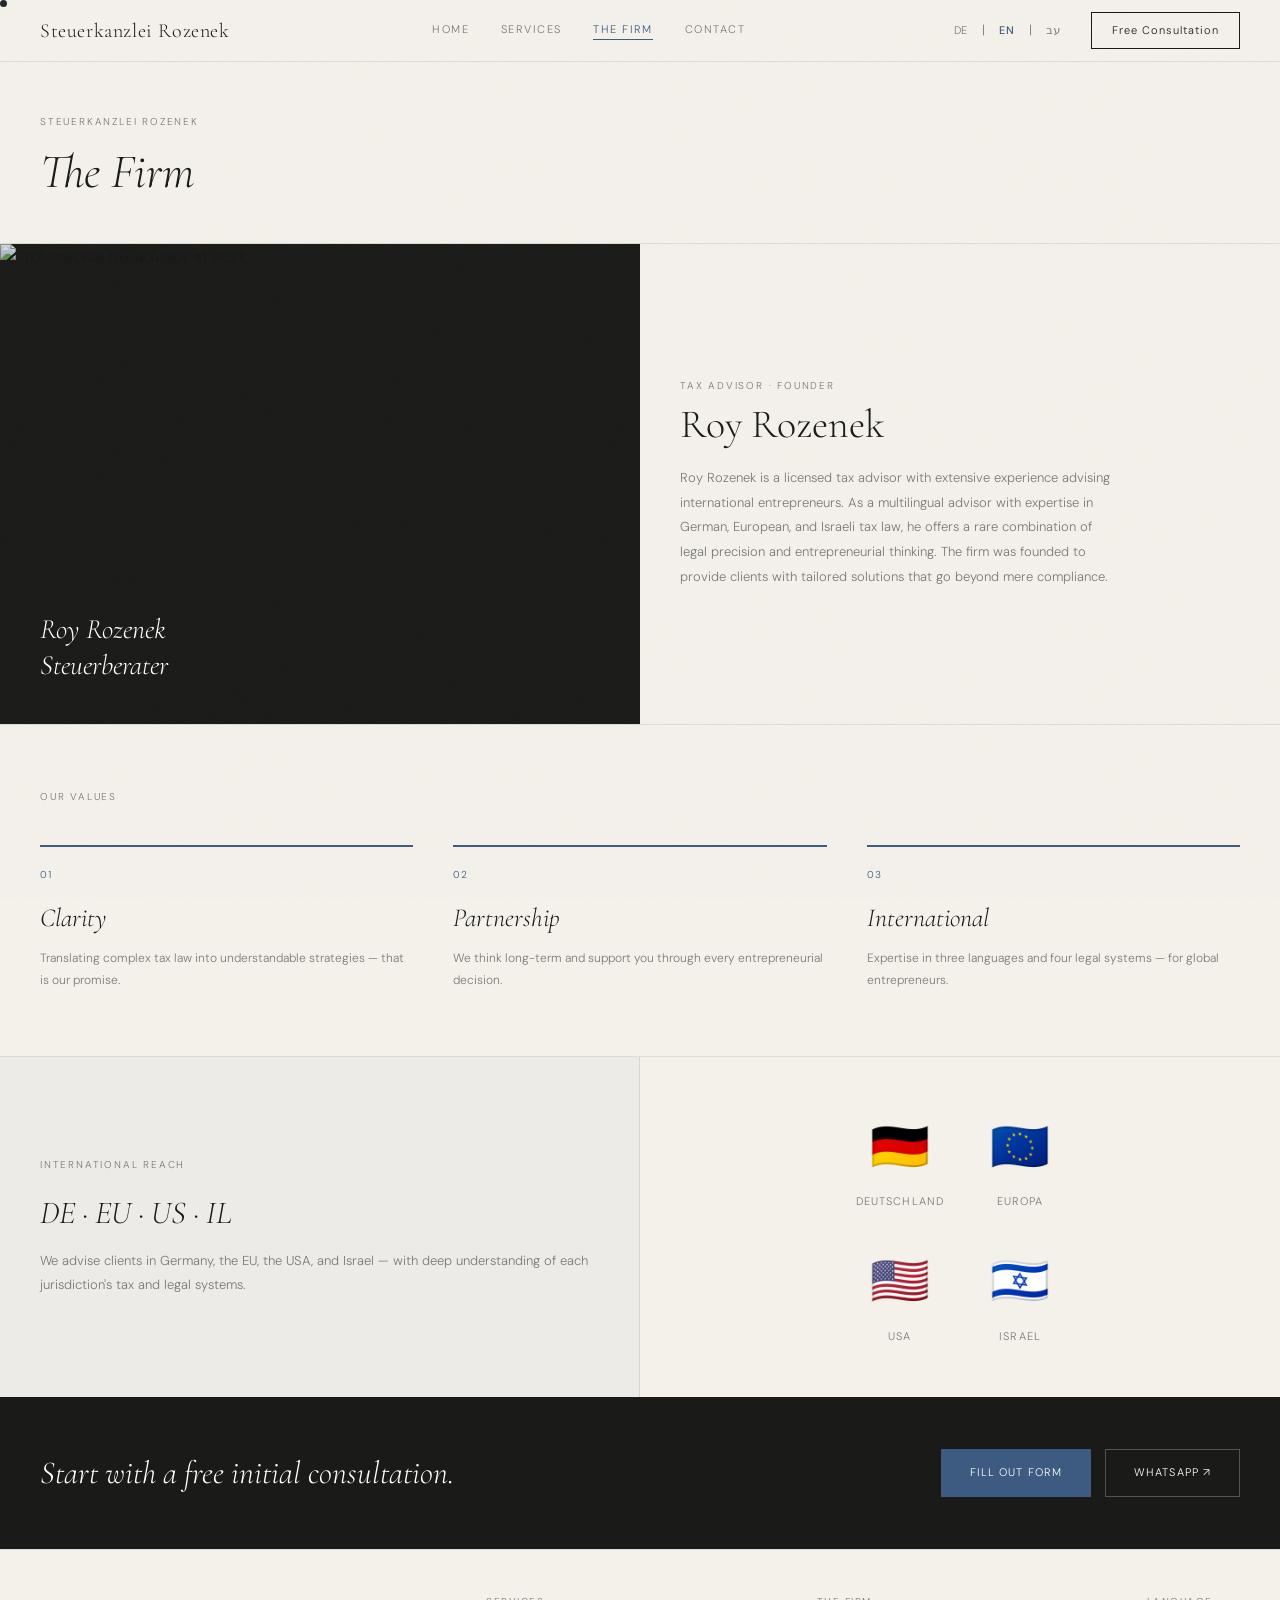
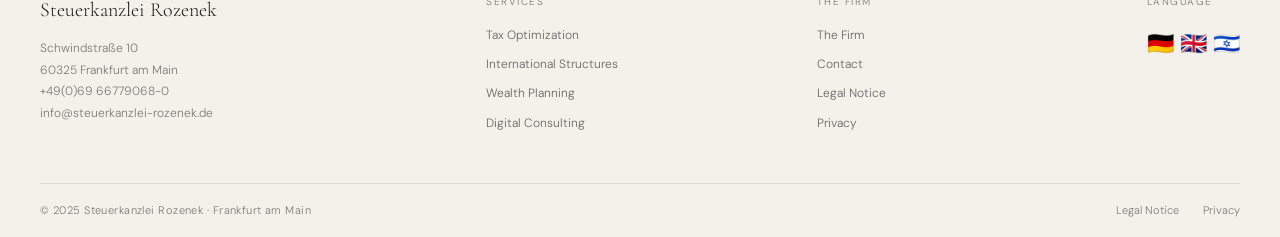
==== commit 44ca8113: "feat: add elegant accountant photo to about page with overlay and subtle hover zoom" ====
--- a/about.html
+++ b/about.html
@@ -16,13 +16,24 @@
       display: flex; align-items: flex-end; padding: 40px;
       position: relative; overflow: hidden;
     }
+    .roy-photo-img {
+      position: absolute; inset: 0;
+      width: 100%; height: 100%; object-fit: cover;
+      object-position: center top;
+      filter: grayscale(18%) contrast(1.04);
+      transition: transform 8s ease;
+    }
+    .roy-photo:hover .roy-photo-img { transform: scale(1.04); }
     .roy-photo::before {
-      content: ''; position: absolute; inset: 0;
-      background-image: linear-gradient(rgba(61,90,128,.06) 1px, transparent 1px),
-                        linear-gradient(90deg, rgba(61,90,128,.06) 1px, transparent 1px);
-      background-size: 48px 48px;
-    }
-    .roy-photo-label { position: relative; font-family: var(--serif); font-size: 28px; font-weight: 300; font-style: italic; color: #fff; line-height: 1.3; }
+      content: ''; position: absolute; inset: 0; z-index: 1;
+      background: linear-gradient(
+        to top,
+        rgba(26,26,24,.88) 0%,
+        rgba(26,26,24,.40) 55%,
+        rgba(26,26,24,.15) 100%
+      );
+    }
+    .roy-photo-label { position: relative; z-index: 2; font-family: var(--serif); font-size: 28px; font-weight: 300; font-style: italic; color: #fff; line-height: 1.3; }
     .roy-bio { padding: 52px 40px; display: flex; flex-direction: column; justify-content: center; }
     .roy-bio-label { font-size: 10px; letter-spacing: .18em; text-transform: uppercase; color: var(--muted); margin-bottom: 8px; }
     .roy-name { font-family: var(--serif); font-size: 40px; font-weight: 300; margin-bottom: 20px; line-height: 1.1; }
@@ -98,6 +109,10 @@
 </div>
 <section class="roy-section">
   <div class="roy-photo reveal">
+    <img class="roy-photo-img"
+         src="https://images.pexels.com/photos/7821716/pexels-photo-7821716.jpeg?auto=compress&cs=tinysrgb&w=900&q=85"
+         alt="Professional tax advisor at work"
+         loading="eager">
     <div class="roy-photo-label">Roy Rozenek<br>Steuerberater</div>
   </div>
   <div class="roy-bio reveal">
